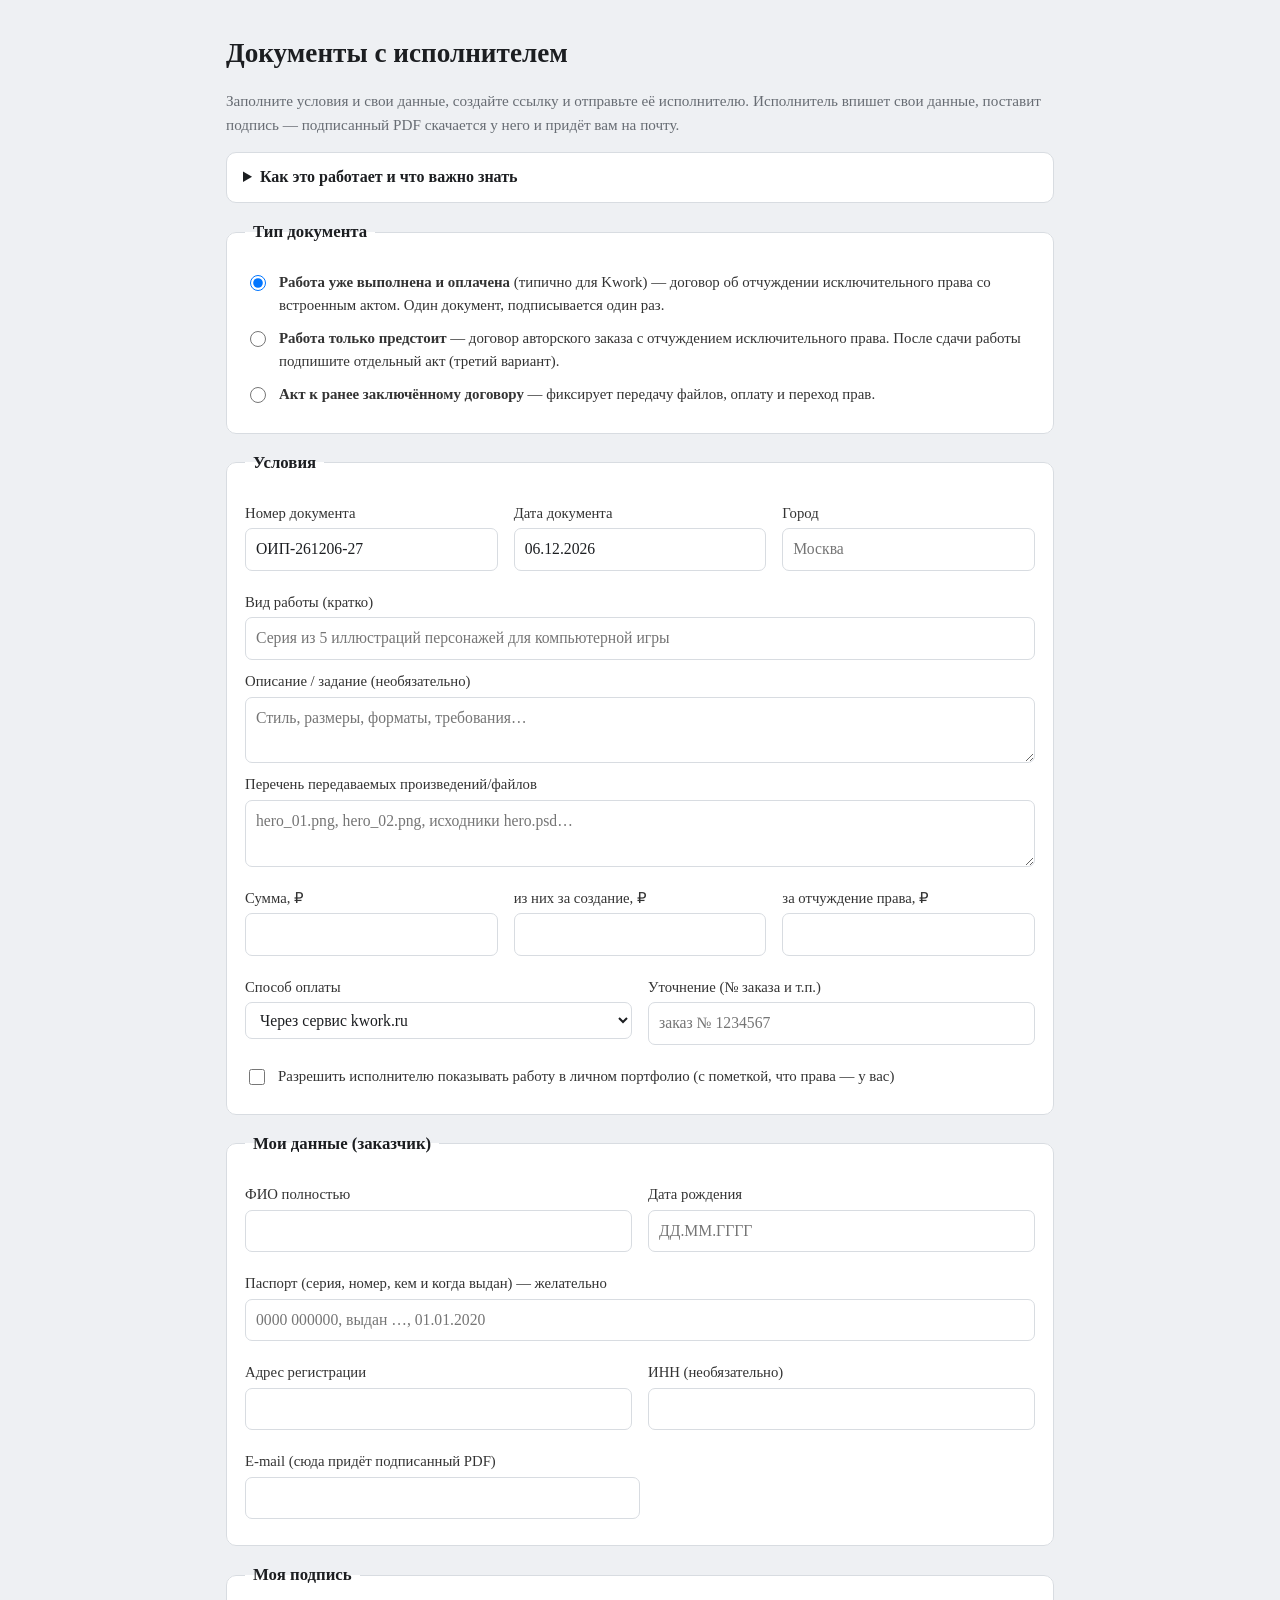
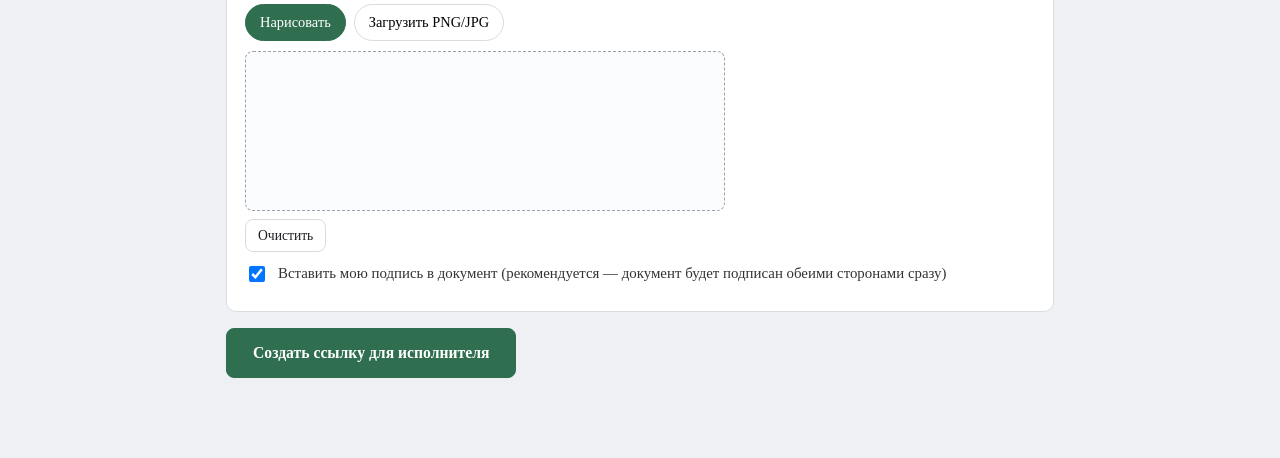
==== sign-7k2f/index.html @ e99302e2 "docs service" ====
<!DOCTYPE html>
<html lang="ru">
<head>
<meta charset="UTF-8">
<meta name="viewport" content="width=device-width, initial-scale=1.0">
<meta name="robots" content="noindex, nofollow, noarchive, nosnippet">
<meta name="referrer" content="no-referrer">
<title>Оформление документов</title>
<link rel="icon" href="data:,">
<link rel="stylesheet" href="style.css">
</head>
<body>

<main class="wrap">

  <!-- ============ РЕЖИМ ЗАКАЗЧИКА ============ -->
  <section id="clientView" hidden>
    <h1>Документы с исполнителем</h1>
    <p class="muted">Заполните условия и свои данные, создайте ссылку и отправьте её исполнителю.
      Исполнитель впишет свои данные, поставит подпись — подписанный PDF скачается у него и придёт вам на почту.</p>

    <details class="help">
      <summary>Как это работает и что важно знать</summary>
      <ol>
        <li>Выберите тип документа, заполните условия сделки и свои данные (они сохраняются в этом браузере).</li>
        <li>Нарисуйте или загрузите свою подпись — она будет вставлена в документ рядом с подписью исполнителя.</li>
        <li>Нажмите «Создать ссылку» и отправьте её исполнителю. Все данные зашиты в саму ссылку — сервер ничего не хранит.</li>
        <li>Ссылка длинная: лучше отправлять её по e-mail или файлом. Telegram может обрезать сообщения длиннее ~4000 знаков — тогда отправьте ссылку текстовым файлом (кнопка ниже).</li>
        <li><b>Перед первым использованием:</b> письма отправляются через сервис FormSubmit. После самой первой отправки на ваш адрес придёт письмо от FormSubmit с просьбой подтвердить e-mail — подтвердите его, иначе следующие письма не будут доходить. Рекомендуем сначала проверить всё на себе: откройте созданную ссылку сами, подпишитесь тестовыми данными и отправьте.</li>
      </ol>
    </details>

    <form id="clientForm" autocomplete="off">
      <fieldset>
        <legend>Тип документа</legend>
        <label class="radio"><input type="radio" name="doctype" value="done" checked>
          <span><b>Работа уже выполнена и оплачена</b> (типично для Kwork) — договор об отчуждении исключительного права со встроенным актом. Один документ, подписывается один раз.</span></label>
        <label class="radio"><input type="radio" name="doctype" value="order">
          <span><b>Работа только предстоит</b> — договор авторского заказа с отчуждением исключительного права. После сдачи работы подпишите отдельный акт (третий вариант).</span></label>
        <label class="radio"><input type="radio" name="doctype" value="act">
          <span><b>Акт к ранее заключённому договору</b> — фиксирует передачу файлов, оплату и переход прав.</span></label>
      </fieldset>

      <fieldset>
        <legend>Условия</legend>
        <div class="grid3">
          <label>Номер документа <input type="text" id="f_num" required></label>
          <label>Дата документа <input type="text" id="f_date" class="date-ru" inputmode="numeric" placeholder="ДД.ММ.ГГГГ" maxlength="10" required></label>
          <label>Город <input type="text" id="f_city" placeholder="Москва" required></label>
        </div>
        <div data-show="act" class="grid2">
          <label>Номер договора, к которому акт <input type="text" id="f_refNum" placeholder="ОИП-260801-11"></label>
          <label>Дата того договора <input type="text" id="f_refDate" class="date-ru" inputmode="numeric" placeholder="ДД.ММ.ГГГГ" maxlength="10"></label>
        </div>
        <label data-show="done order">Вид работы (кратко)
          <input type="text" id="f_work" placeholder="Серия из 5 иллюстраций персонажей для компьютерной игры"></label>
        <label data-show="done order">Описание / задание (необязательно)
          <textarea id="f_desc" rows="2" placeholder="Стиль, размеры, форматы, требования…"></textarea></label>
        <label data-show="done act">Перечень передаваемых произведений/файлов
          <textarea id="f_files" rows="2" placeholder="hero_01.png, hero_02.png, исходники hero.psd…"></textarea></label>
        <label data-show="order" class="w-narrow">Срок сдачи работы
          <input type="text" id="f_deadline" class="date-ru" inputmode="numeric" placeholder="ДД.ММ.ГГГГ" maxlength="10"></label>
        <div class="grid3">
          <label>Сумма, ₽ <input type="number" id="f_price" min="1" step="1" required></label>
          <label>из них за создание, ₽ <input type="number" id="f_priceCreate" min="0" step="1"></label>
          <label>за отчуждение права, ₽ <input type="number" id="f_priceTransfer" min="0" step="1"></label>
        </div>
        <div class="grid2">
          <label>Способ оплаты
            <select id="f_pay">
              <option value="kwork">Через сервис kwork.ru</option>
              <option value="direct">Перевод напрямую</option>
              <option value="other">Другое (укажите рядом)</option>
            </select></label>
          <label>Уточнение (№ заказа и т.п.) <input type="text" id="f_payInfo" placeholder="заказ № 1234567"></label>
        </div>
        <label class="check" data-show="done order"><input type="checkbox" id="f_portfolio">
          <span>Разрешить исполнителю показывать работу в личном портфолио (с пометкой, что права — у вас)</span></label>
      </fieldset>

      <fieldset>
        <legend>Мои данные (заказчик)</legend>
        <div class="grid2">
          <label>ФИО полностью <input type="text" id="z_fio" required></label>
          <label>Дата рождения <input type="text" id="z_birth" class="date-ru" inputmode="numeric" placeholder="ДД.ММ.ГГГГ" maxlength="10"></label>
        </div>
        <label>Паспорт (серия, номер, кем и когда выдан) — желательно
          <input type="text" id="z_passport" placeholder="0000 000000, выдан …, 01.01.2020"></label>
        <div class="grid2">
          <label>Адрес регистрации <input type="text" id="z_addr"></label>
          <label>ИНН (необязательно) <input type="text" id="z_inn"></label>
        </div>
        <label class="w-half">E-mail (сюда придёт подписанный PDF) <input type="email" id="z_email" required></label>
      </fieldset>

      <fieldset>
        <legend>Моя подпись</legend>
        <div id="sigClient"></div>
        <label class="check"><input type="checkbox" id="f_incSig" checked>
          <span>Вставить мою подпись в документ (рекомендуется — документ будет подписан обеими сторонами сразу)</span></label>
      </fieldset>

      <button type="submit" class="btn primary">Создать ссылку для исполнителя</button>
    </form>

    <div id="linkOut" class="linkout" hidden>
      <h2>Ссылка готова</h2>
      <textarea id="linkText" rows="4" readonly></textarea>
      <div class="btnrow">
        <button class="btn" id="btnCopy">Скопировать ссылку</button>
        <button class="btn" id="btnLinkFile">Скачать ссылку файлом (.txt)</button>
        <a class="btn" id="btnOpen" target="_blank" rel="noopener">Открыть предпросмотр</a>
      </div>
      <p class="muted" id="linkHint"></p>
    </div>
  </section>

  <!-- ============ РЕЖИМ ИСПОЛНИТЕЛЯ ============ -->
  <section id="execView" hidden>
    <h1>Подписание документа</h1>
    <p class="muted">Заказчик подготовил документ и просит вас его подписать.
      Проверьте условия, впишите свои данные, поставьте подпись — PDF скачается вам и автоматически отправится заказчику.</p>

    <div class="summary" id="execSummary"></div>

    <form id="execForm" autocomplete="off">
      <fieldset>
        <legend>Ваши данные</legend>
        <div class="grid2">
          <label>ФИО полностью <input type="text" id="e_fio" required></label>
          <label>Дата рождения <input type="text" id="e_birth" class="date-ru" inputmode="numeric" placeholder="ДД.ММ.ГГГГ" maxlength="10" required></label>
        </div>
        <label>Паспорт (серия, номер, кем и когда выдан) — желательно
          <input type="text" id="e_passport" placeholder="0000 000000, выдан …, 01.01.2020"></label>
        <div class="grid2">
          <label>Адрес регистрации <input type="text" id="e_addr" required></label>
          <label>E-mail <input type="email" id="e_email" required></label>
        </div>
        <div class="grid2">
          <label>ИНН (необязательно) <input type="text" id="e_inn"></label>
          <label class="check tall"><input type="checkbox" id="e_se">
            <span>Я самозанятый(-ая) (плательщик НПД)</span></label>
        </div>
      </fieldset>

      <fieldset>
        <legend>Ваша подпись</legend>
        <div id="sigExec"></div>
      </fieldset>

      <label class="check consent"><input type="checkbox" id="e_consent" required>
        <span>Я ознакомился(-ась) с полным текстом документа (ниже) и согласен(-на) с его условиями.
          Я понимаю, что изображение моей подписи будет вставлено в документ и что такое подписание
          признаётся сторонами равнозначным собственноручному (п. 2 ст. 160 ГК РФ).</span></label>

      <button type="submit" class="btn primary" id="btnSign">Подписать: скачать PDF и отправить заказчику</button>
      <div id="execStatus" class="status" hidden></div>
    </form>

    <h2 class="pv-heading">Текст документа</h2>
    <div class="preview" id="docPreview"></div>
  </section>

  <p class="err" id="fatalErr" hidden></p>
</main>

<script src="vendor/lz-string.min.js"></script>
<script src="vendor/signature_pad.umd.min.js"></script>
<script src="vendor/pdf-lib.min.js"></script>
<script src="vendor/fontkit.umd.min.js"></script>
<script src="docs.js"></script>
<script src="app.js"></script>
</body>
</html>
---- sign-7k2f/style.css ----
/* Скрытая страница подписания документов — самостоятельные стили */
* { box-sizing: border-box; }

:root {
  --ink: #1c1e21;
  --muted: #676c73;
  --line: #d8dce1;
  --bg: #eef0f3;
  --card: #ffffff;
  --accent: #2f6f4f;
  --accent-dark: #275e43;
  --warn-bg: #fff6e0;
  --ok-bg: #e8f5ec;
  --err: #b3392e;
}

html, body {
  margin: 0;
  padding: 0;
  background: var(--bg);
  color: var(--ink);
  font: 16px/1.55 Georgia, 'Times New Roman', serif;
}

.wrap {
  max-width: 860px;
  margin: 0 auto;
  padding: 32px 16px 80px;
}

h1 { font-size: 1.7rem; margin: 0 0 8px; }
h2 { font-size: 1.2rem; margin: 24px 0 8px; }
.muted { color: var(--muted); font-size: .95rem; }

/* --- Справка --- */
.help {
  background: var(--card);
  border: 1px solid var(--line);
  border-radius: 10px;
  padding: 12px 16px;
  margin: 16px 0;
}
.help summary { cursor: pointer; font-weight: bold; }
.help ol { margin: 10px 0 4px; padding-left: 22px; }
.help li { margin-bottom: 6px; font-size: .95rem; }

/* --- Формы --- */
fieldset {
  background: var(--card);
  border: 1px solid var(--line);
  border-radius: 10px;
  padding: 16px 18px;
  margin: 16px 0;
}
legend {
  font-weight: bold;
  padding: 0 8px;
  font-size: 1.05rem;
}

label { display: block; margin: 10px 0; font-size: .92rem; color: #333; }

input[type=text], input[type=email], input[type=number], input[type=date],
select, textarea {
  display: block;
  width: 100%;
  margin-top: 4px;
  padding: 8px 10px;
  font: inherit;
  font-size: .98rem;
  border: 1px solid var(--line);
  border-radius: 7px;
  background: #fff;
  color: var(--ink);
}
input:focus, select:focus, textarea:focus {
  outline: 2px solid var(--accent);
  outline-offset: -1px;
}
input.date-ru { font-variant-numeric: tabular-nums; }

.grid2 { display: grid; grid-template-columns: 1fr 1fr; gap: 0 16px; }
.grid3 { display: grid; grid-template-columns: 1fr 1fr 1fr; gap: 0 16px; }
.w-half { max-width: 50%; }
.w-narrow { max-width: 33%; }
@media (max-width: 640px) {
  .grid2, .grid3 { grid-template-columns: 1fr; }
  .w-half, .w-narrow { max-width: none; }
}

.radio, .check {
  display: flex;
  gap: 10px;
  align-items: flex-start;
  cursor: pointer;
}
.radio input, .check input {
  margin-top: 4px;
  flex-shrink: 0;
  width: 16px; height: 16px;
}
.radio span, .check span { font-size: .93rem; }
.check.tall { align-items: center; height: 100%; margin-top: 26px; }
.check.consent {
  background: var(--card);
  border: 1px solid var(--line);
  border-radius: 10px;
  padding: 14px 16px;
  margin: 16px 0;
}

/* --- Кнопки --- */
.btn {
  display: inline-block;
  font: inherit;
  font-size: .98rem;
  padding: 10px 20px;
  border: 1px solid var(--line);
  border-radius: 8px;
  background: #fff;
  color: var(--ink);
  cursor: pointer;
  text-decoration: none;
  text-align: center;
}
.btn:hover { border-color: #aab0b8; }
.btn.primary {
  background: var(--accent);
  border-color: var(--accent);
  color: #fff;
  font-weight: bold;
  padding: 12px 26px;
}
.btn.primary:hover { background: var(--accent-dark); }
.btn.primary:disabled { opacity: .6; cursor: default; }
.btn.small { padding: 5px 12px; font-size: .85rem; }
.btnrow { display: flex; gap: 10px; flex-wrap: wrap; margin: 10px 0; }

/* --- Блок ссылки --- */
.linkout {
  background: var(--card);
  border: 2px solid var(--accent);
  border-radius: 10px;
  padding: 16px 18px;
  margin: 20px 0;
}
.linkout h2 { margin-top: 0; }
.linkout textarea {
  font-family: monospace;
  font-size: .78rem;
  word-break: break-all;
}

/* --- Сводка условий (исполнитель) --- */
.summary {
  background: var(--card);
  border: 1px solid var(--line);
  border-radius: 10px;
  padding: 8px 18px;
  margin: 16px 0;
}
.summary-row {
  display: flex;
  gap: 16px;
  padding: 8px 0;
  border-bottom: 1px solid #eceef1;
  font-size: .95rem;
}
.summary-row:last-child { border-bottom: none; }
.summary-row span { flex: 0 0 180px; color: var(--muted); }
.summary-row b { flex: 1; }
@media (max-width: 640px) {
  .summary-row { flex-direction: column; gap: 2px; }
}

/* --- Виджет подписи --- */
.sig-tabs { display: flex; gap: 8px; margin-bottom: 10px; }
.sig-tab {
  font: inherit;
  font-size: .9rem;
  padding: 6px 14px;
  border: 1px solid var(--line);
  border-radius: 20px;
  background: #fff;
  cursor: pointer;
}
.sig-tab.active {
  background: var(--accent);
  border-color: var(--accent);
  color: #fff;
}
.sig-canvas-box {
  border: 1px dashed #9aa1a9;
  border-radius: 8px;
  background: #fbfcfd;
  height: 160px;
  max-width: 480px;
  overflow: hidden;
  margin-bottom: 8px;
}
.sig-canvas-box canvas { display: block; width: 100%; height: 160px; touch-action: none; }
.sig-upreview {
  margin-top: 10px;
  padding: 10px;
  border: 1px dashed #9aa1a9;
  border-radius: 8px;
  background: #fbfcfd;
  max-width: 480px;
}
.sig-upreview img { max-width: 100%; max-height: 120px; display: block; }

/* --- Статус отправки --- */
.status {
  margin: 14px 0;
  padding: 12px 16px;
  border-radius: 8px;
  background: #eef2f6;
  font-size: .95rem;
}
.status.ok { background: var(--ok-bg); }
.status.warn { background: var(--warn-bg); }
.err { color: var(--err); font-weight: bold; }

/* --- Предпросмотр документа («бумага») --- */
.pv-heading { margin-top: 32px; }
.preview {
  background: #fff;
  border: 1px solid var(--line);
  border-radius: 4px;
  box-shadow: 0 2px 10px rgba(0,0,0,.07);
  padding: 48px 52px;
  font-size: .88rem;
  line-height: 1.5;
}
@media (max-width: 640px) { .preview { padding: 24px 18px; } }
.pv-title { text-align: center; font-weight: bold; font-size: 1.1rem; }
.pv-subtitle { text-align: center; font-weight: bold; margin-bottom: 14px; }
.pv-meta { display: flex; justify-content: space-between; margin: 10px 0 16px; }
.pv-h { font-weight: bold; margin: 16px 0 6px; }
.pv-p { margin: 6px 0; text-align: justify; }
.pv-li { margin: 4px 0 4px 22px; text-align: justify; }
.pv-parties {
  display: flex;
  gap: 28px;
  margin-top: 12px;
}
@media (max-width: 640px) { .pv-parties { flex-direction: column; } }
.pv-party { flex: 1; min-width: 0; }
.pv-party-title { font-weight: bold; margin-bottom: 6px; }
.pv-line { margin: 3px 0; word-wrap: break-word; }
.pv-sig {
  height: 58px;
  display: flex;
  align-items: flex-end;
  border-bottom: 1px solid #000;
  margin-top: 10px;
  padding-left: 10px;
}
.pv-sig img { max-height: 55px; max-width: 150px; }
.pv-sig-caption { font-size: .75rem; color: #555; margin-top: 3px; }
.pv-signdate { margin-top: 14px; }
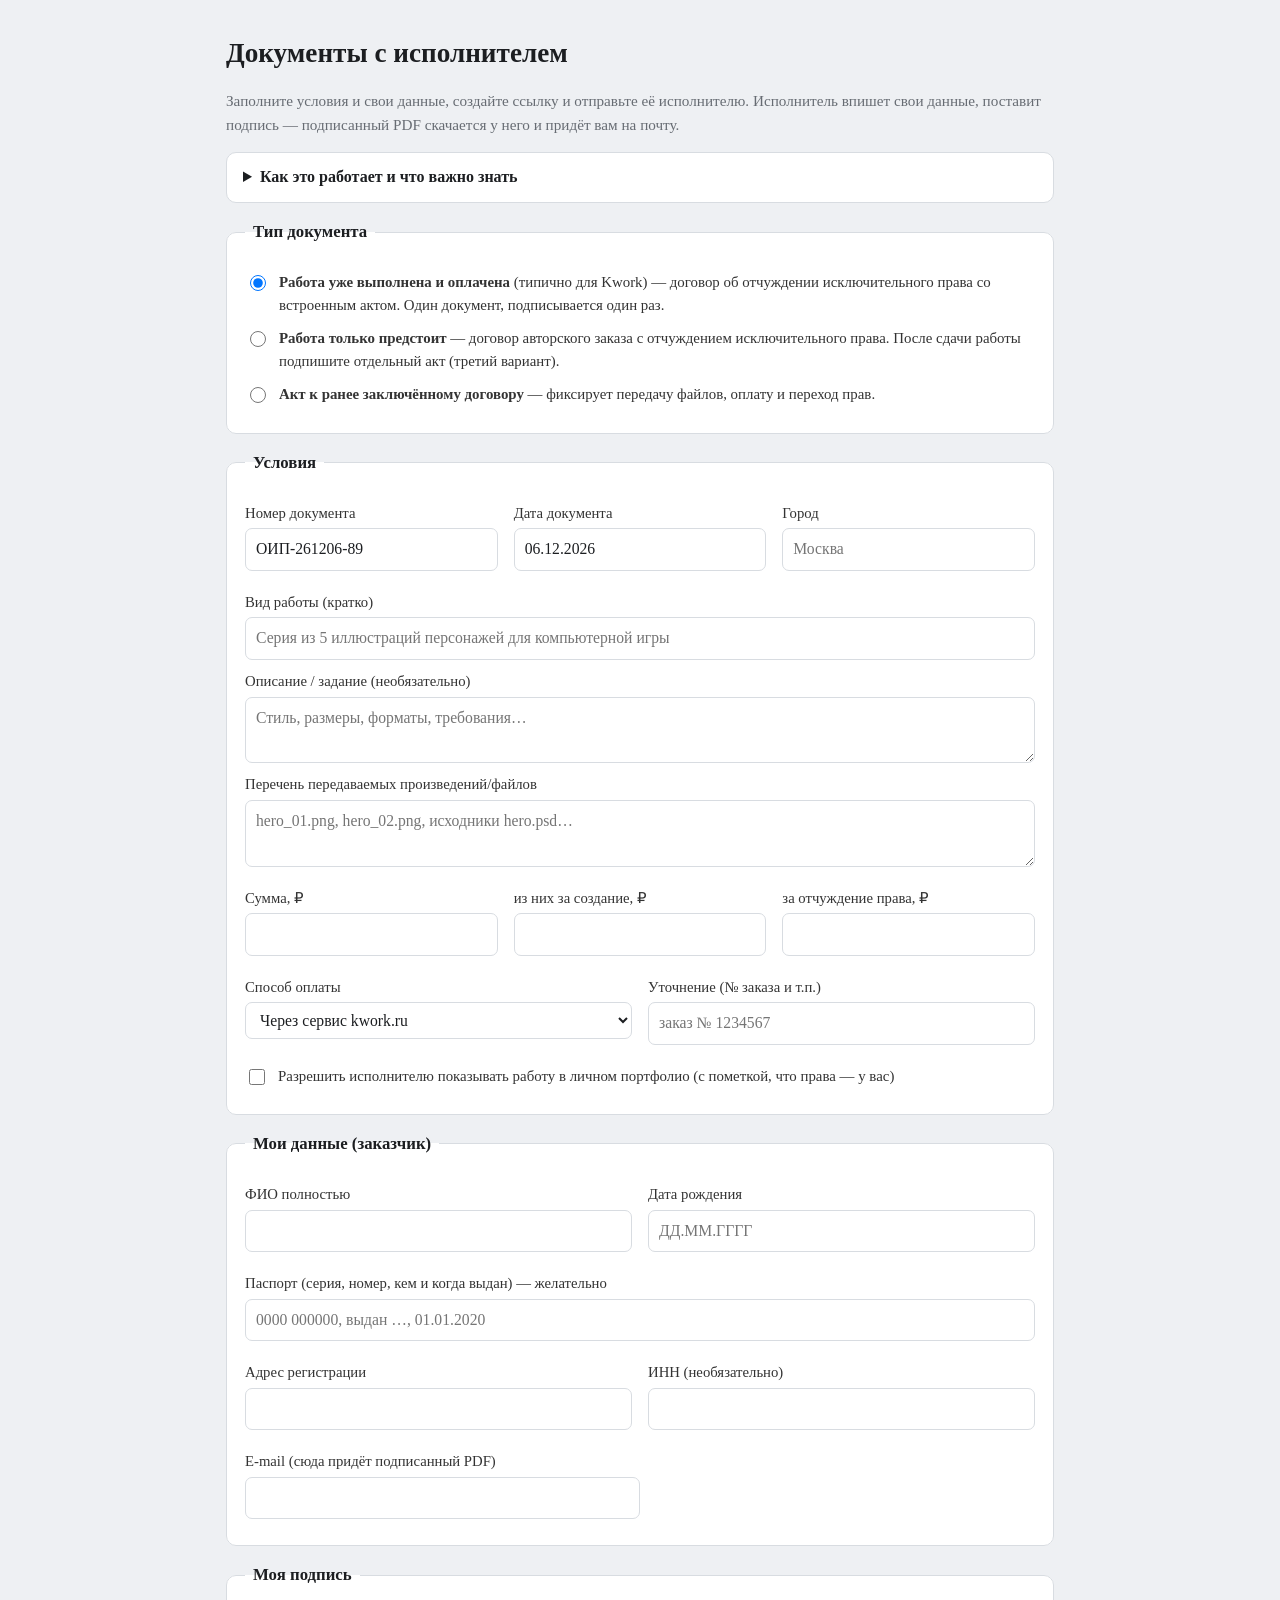
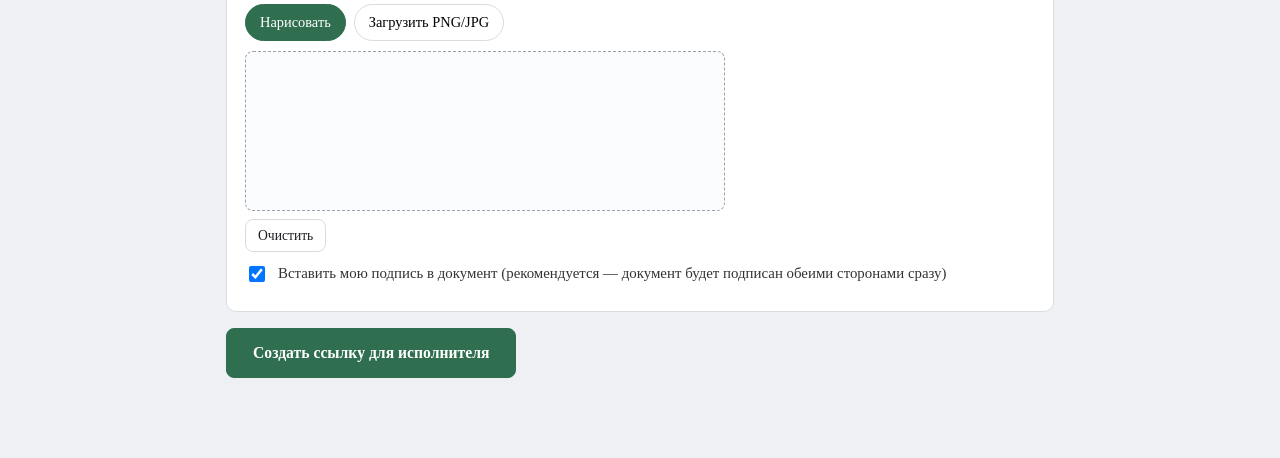
==== commit eecdcc4f: "docs fixes" ====
--- a/sign-7k2f/index.html
+++ b/sign-7k2f/index.html
@@ -24,8 +24,8 @@
       <ol>
         <li>Выберите тип документа, заполните условия сделки и свои данные (они сохраняются в этом браузере).</li>
         <li>Нарисуйте или загрузите свою подпись — она будет вставлена в документ рядом с подписью исполнителя.</li>
-        <li>Нажмите «Создать ссылку» и отправьте её исполнителю. Все данные зашиты в саму ссылку — сервер ничего не хранит.</li>
-        <li>Ссылка длинная: лучше отправлять её по e-mail или файлом. Telegram может обрезать сообщения длиннее ~4000 знаков — тогда отправьте ссылку текстовым файлом (кнопка ниже).</li>
+        <li>Нажмите «Создать ссылку» — вы получите короткую ссылку для мессенджеров. Если в документ встроена ваша подпись, ниже будет резервная полная ссылка.</li>
+        <li>Ссылка «clck.ru/…» перенаправляет на страницу подписания. Старые длинные ссылки тоже работают.</li>
         <li><b>Перед первым использованием:</b> письма отправляются через сервис FormSubmit. После самой первой отправки на ваш адрес придёт письмо от FormSubmit с просьбой подтвердить e-mail — подтвердите его, иначе следующие письма не будут доходить. Рекомендуем сначала проверить всё на себе: откройте созданную ссылку сами, подпишитесь тестовыми данными и отправьте.</li>
       </ol>
     </details>
@@ -105,7 +105,12 @@
 
     <div id="linkOut" class="linkout" hidden>
       <h2>Ссылка готова</h2>
-      <textarea id="linkText" rows="4" readonly></textarea>
+      <p class="muted linkout-label">Отправьте исполнителю эту ссылку:</p>
+      <textarea id="linkText" rows="2" readonly></textarea>
+      <details id="linkBackupWrap" class="link-backup" hidden>
+        <summary>Резервная полная ссылка (если короткая не откроется)</summary>
+        <textarea id="linkBackup" rows="3" readonly></textarea>
+      </details>
       <div class="btnrow">
         <button class="btn" id="btnCopy">Скопировать ссылку</button>
         <button class="btn" id="btnLinkFile">Скачать ссылку файлом (.txt)</button>
--- a/sign-7k2f/style.css
+++ b/sign-7k2f/style.css
@@ -147,9 +147,13 @@
 .linkout h2 { margin-top: 0; }
 .linkout textarea {
   font-family: monospace;
-  font-size: .78rem;
+  font-size: .85rem;
   word-break: break-all;
 }
+.linkout-label { margin: 0 0 6px; }
+.link-backup { margin: 10px 0; font-size: .92rem; }
+.link-backup summary { cursor: pointer; color: var(--muted); }
+.link-backup textarea { margin-top: 8px; font-size: .72rem; }
 
 /* --- Сводка условий (исполнитель) --- */
 .summary {
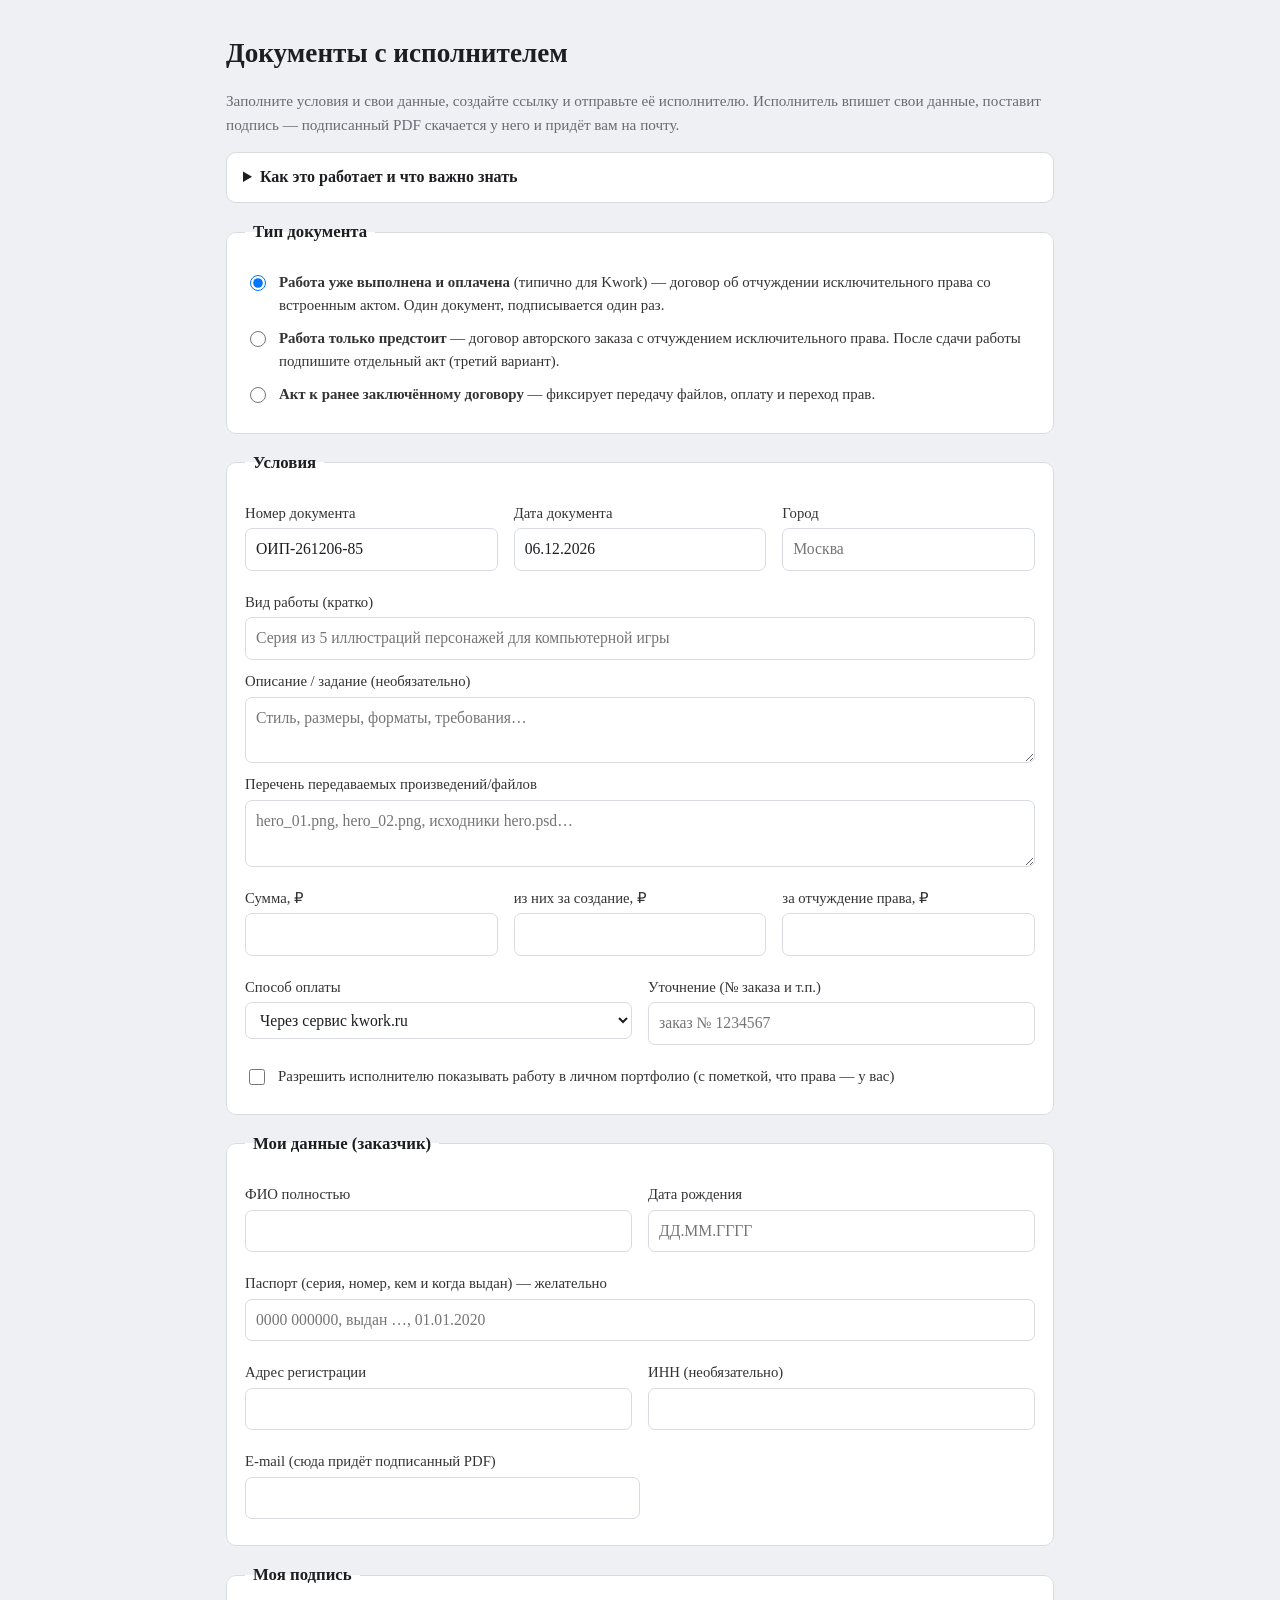
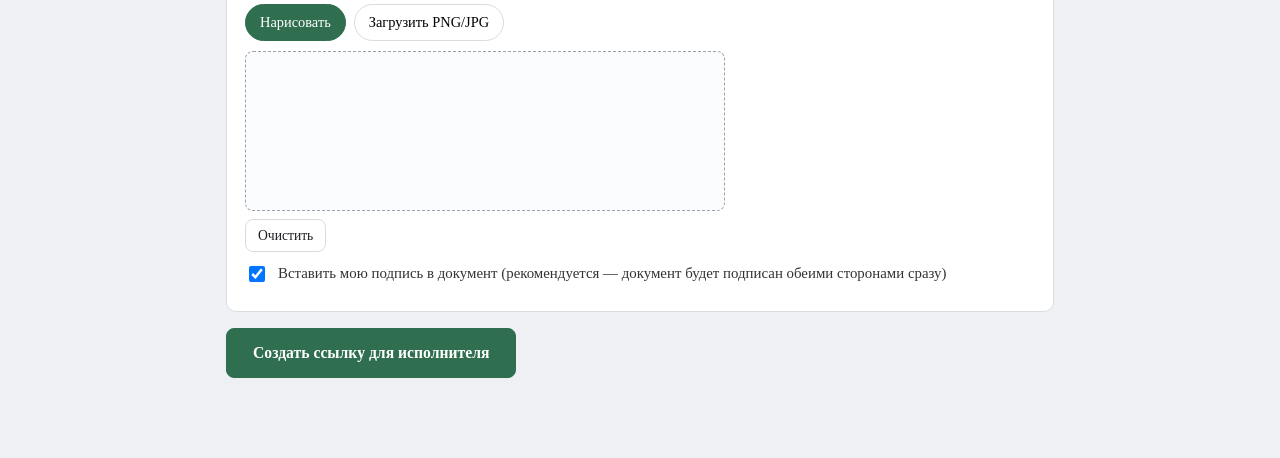
==== commit c3910b51: "fixes" ====
--- a/sign-7k2f/index.html
+++ b/sign-7k2f/index.html
@@ -24,9 +24,8 @@
       <ol>
         <li>Выберите тип документа, заполните условия сделки и свои данные (они сохраняются в этом браузере).</li>
         <li>Нарисуйте или загрузите свою подпись — она будет вставлена в документ рядом с подписью исполнителя.</li>
-        <li>Нажмите «Создать ссылку» — вы получите короткую ссылку для мессенджеров. Если в документ встроена ваша подпись, ниже будет резервная полная ссылка.</li>
-        <li>Ссылка «clck.ru/…» перенаправляет на страницу подписания. Старые длинные ссылки тоже работают.</li>
-        <li><b>Перед первым использованием:</b> письма отправляются через сервис FormSubmit. После самой первой отправки на ваш адрес придёт письмо от FormSubmit с просьбой подтвердить e-mail — подтвердите его, иначе следующие письма не будут доходить. Рекомендуем сначала проверить всё на себе: откройте созданную ссылку сами, подпишитесь тестовыми данными и отправьте.</li>
+        <li>Нажмите «Создать ссылку» и отправьте короткую ссылку исполнителю. Ниже будет резервная полная ссылка на случай, если короткая не откроется.</li>
+        <li><b>Перед первым использованием:</b> письма отправляются через FormSubmit. После первой отправки подтвердите e-mail в письме от FormSubmit — иначе PDF не будут доходить.</li>
       </ol>
     </details>
 
@@ -116,7 +115,7 @@
         <button class="btn" id="btnLinkFile">Скачать ссылку файлом (.txt)</button>
         <a class="btn" id="btnOpen" target="_blank" rel="noopener">Открыть предпросмотр</a>
       </div>
-      <p class="muted" id="linkHint"></p>
+      <p class="muted" id="linkHint" hidden></p>
     </div>
   </section>
 
